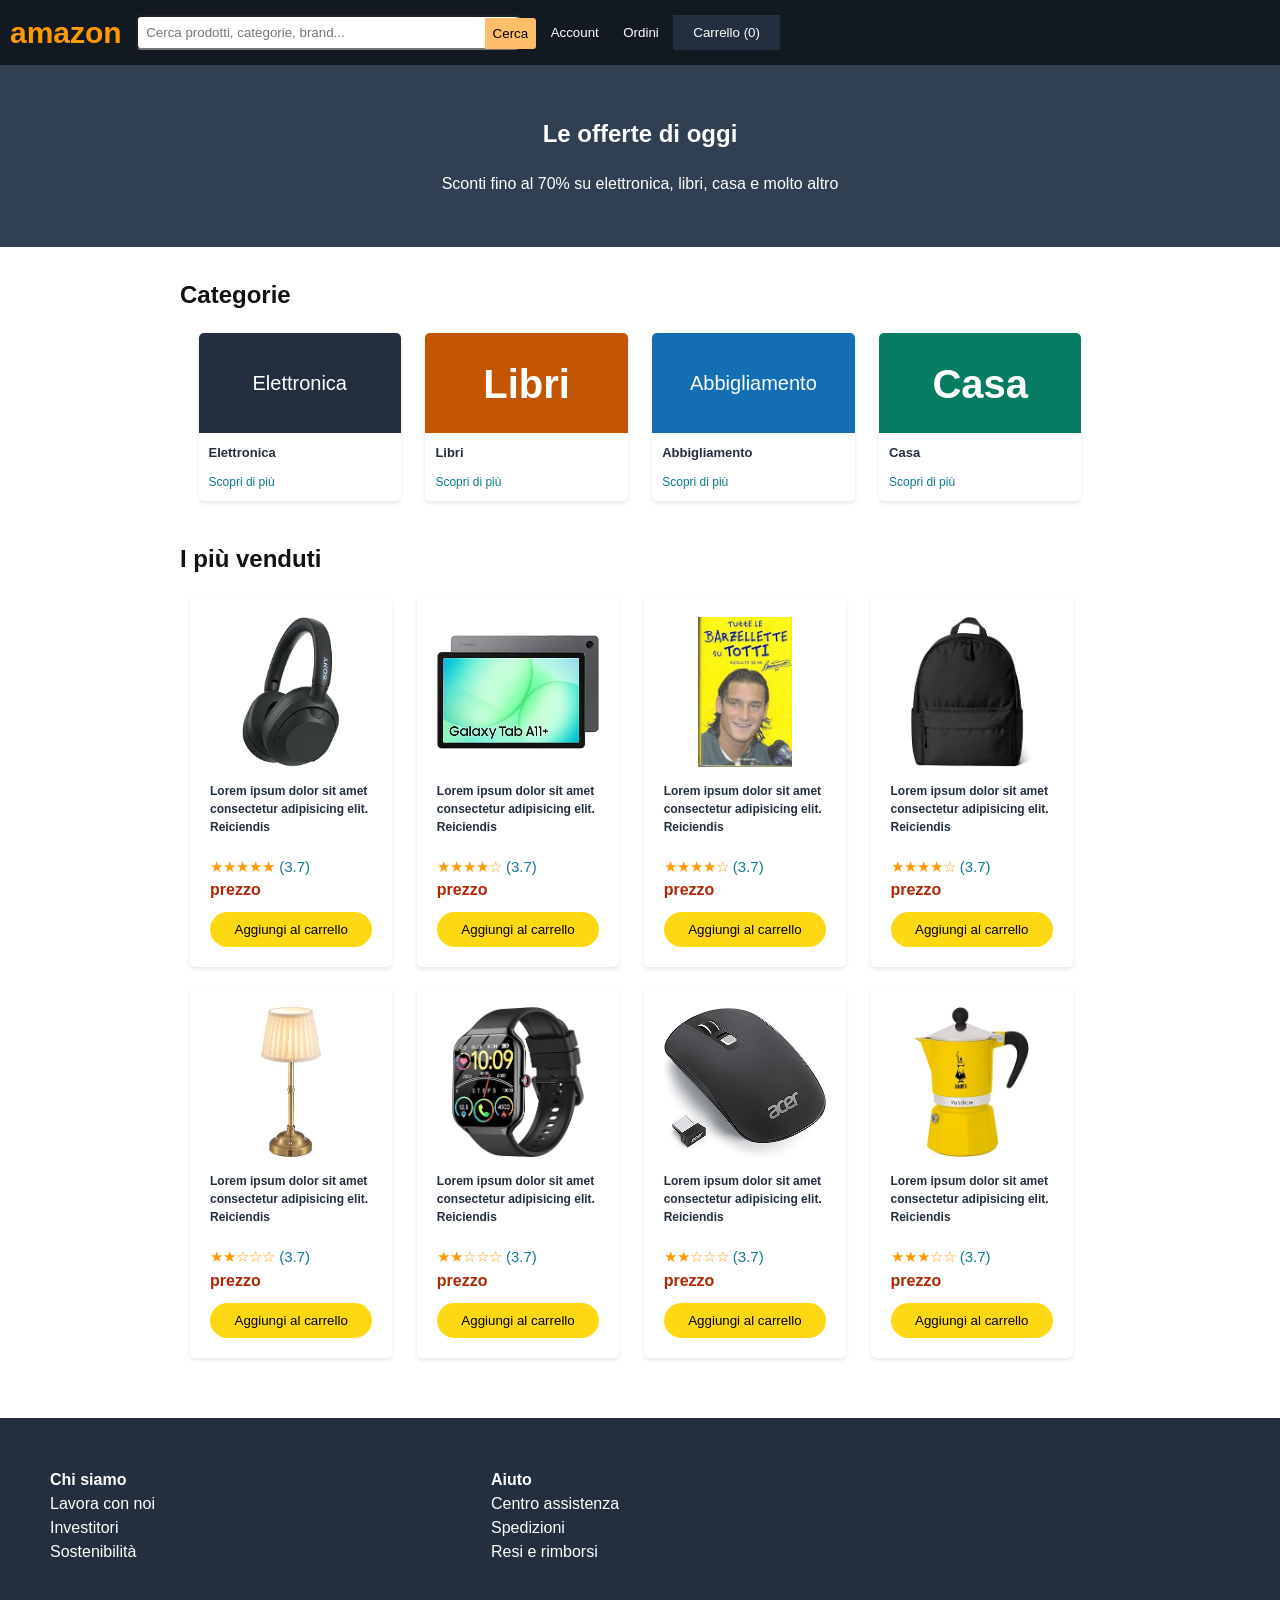
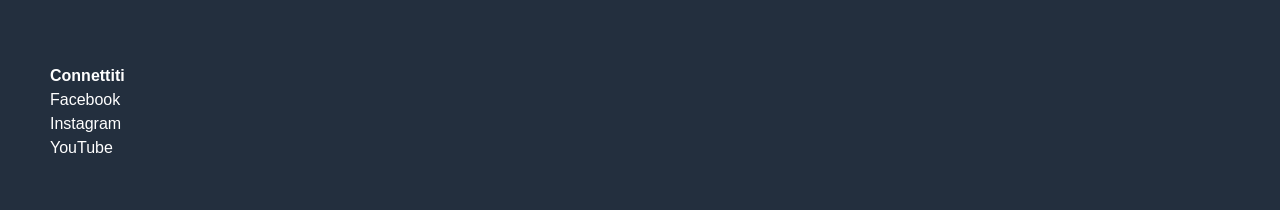
==== index.html @ 3792302f "sito da completare" ====
<!doctype html>
<html lang="it">
  <head>
    <meta charset="UTF-8" />
    <meta name="viewport" content="width=device-width, initial-scale=1.0" />
    <title>Amazon Homepage — Week Project</title>
    <link rel="stylesheet" href="assets/css/style.css" />
    <script type="module" src="assets/js/script.js"></script>
  </head>
  <body>
    <header>
      <!-- Logo, barra di ricerca, link Account / Ordini / Carrello -->
      <div class="nav-bar">
        <div class="logo">
          <a href="#index.html">amazon</a>
        </div>
        <input
          type="text"
          name="search"
          id="search"
          placeholder="Cerca prodotti, categorie, brand..."
        />
        <button class="search-btn" type="button">Cerca</button>
        <div class="nav-buttons">
          <button type="button">
            <a href="javascript:void(0)">Account</a>
          </button>
          <button type="button"><a href="javascript:void(0)">Ordini</a></button>
          <button type="button" class="cart">
            <a href="javascript:void(0)">Carrello (0)</a>
          </button>
        </div>
      </div>
    </header>

    <main>
      <section class="hero">
        <h1>Le offerte di oggi</h1>
        <p>Sconti fino al 70% su elettronica, libri, casa e molto altro</p>
      </section>

      <section class="categorie">
        <h2>Categorie</h2>
        <div class="card-categories">
          <div class="etn">
            <div class="title">Elettronica</div>
            <b>Elettronica</b>
            <a href="javascript:void(0)">Scopri di più</a>
          </div>
        </div>

        <div class="card-categories">
          <div class="book">
            <div class="title">Libri</div>
            <b>Libri</b>
            <a href="javascript:void(0)">Scopri di più</a>
          </div>
        </div>

        <div class="card-categories">
          <div class="outfit">
            <div class="title">Abbigliamento</div>
            <b>Abbigliamento</b>
            <a href="javascript:void(0)">Scopri di più</a>
          </div>
        </div>

        <div class="card-categories">
          <div class="house">
            <div class="title">Casa</div>
            <b>Casa</b>
            <a href="javascript:void(0)">Scopri di più</a>
          </div>
        </div>
      </section>

      <section class="prodotti">
        <!-- Griglia prodotti (Versione Base: HTML statico; Intermedia/Avanzata: generata da JS) -->
        <h2>I più venduti</h2>
        <div class="card-products">
          <div class="prod-img">
            <img src="assets/img/cuffie.jpg" alt="cosa" />
          </div>
          <p class="description">
            Lorem ipsum dolor sit amet consectetur adipisicing elit. Reiciendis
          </p>
          <div class="rating">
            <span class="stars">★★★★★</span> <span class="medium">(3.7)</span>
          </div>
          <div class="price">prezzo</div>
          <button type="button" class="add-cart">Aggiungi al carrello</button>
        </div>
        <div class="card-products">
          <div class="prod-img">
            <img src="assets/img/tablet.jpg" alt="cosa" />
          </div>
          <p class="description">
            Lorem ipsum dolor sit amet consectetur adipisicing elit. Reiciendis
          </p>
          <div class="rating">
            <span class="stars">★★★★☆</span> <span class="medium">(3.7)</span>
          </div>
          <div class="price">prezzo</div>
          <button type="button" class="add-cart">Aggiungi al carrello</button>
        </div>
        <div class="card-products">
          <div class="prod-img">
            <img src="assets/img/libro.jpg" alt="cosa" />
          </div>
          <p class="description">
            Lorem ipsum dolor sit amet consectetur adipisicing elit. Reiciendis
          </p>
          <div class="rating">
            <span class="stars">★★★★☆</span> <span class="medium">(3.7)</span>
          </div>
          <div class="price">prezzo</div>
          <button type="button" class="add-cart">Aggiungi al carrello</button>
        </div>
        <div class="card-products">
          <div class="prod-img">
            <img src="assets/img/zaino.jpg" alt="cosa" />
          </div>
          <p class="description">
            Lorem ipsum dolor sit amet consectetur adipisicing elit. Reiciendis
          </p>
          <div class="rating">
            <span class="stars">★★★★☆</span> <span class="medium">(3.7)</span>
          </div>
          <div class="price">prezzo</div>
          <button type="button" class="add-cart">Aggiungi al carrello</button>
        </div>
        <div class="card-products">
          <div class="prod-img">
            <img src="assets/img/lampada.jpg" alt="cosa" />
          </div>
          <p class="description">
            Lorem ipsum dolor sit amet consectetur adipisicing elit. Reiciendis
          </p>
          <div class="rating">
            <span class="stars">★★☆☆☆</span> <span class="medium">(3.7)</span>
          </div>
          <div class="price">prezzo</div>
          <button type="button" class="add-cart">Aggiungi al carrello</button>
        </div>
        <div class="card-products">
          <div class="prod-img">
            <img src="assets/img/smartwatch.jpg" alt="cosa" />
          </div>
          <p class="description">
            Lorem ipsum dolor sit amet consectetur adipisicing elit. Reiciendis
          </p>
          <div class="rating">
            <span class="stars">★★☆☆☆</span> <span class="medium">(3.7)</span>
          </div>
          <div class="price">prezzo</div>
          <button type="button" class="add-cart">Aggiungi al carrello</button>
        </div>
        <div class="card-products">
          <div class="prod-img">
            <img src="assets/img/mouse.jpg" alt="cosa" />
          </div>
          <p class="description">
            Lorem ipsum dolor sit amet consectetur adipisicing elit. Reiciendis
          </p>
          <div class="rating">
            <span class="stars">★★☆☆☆</span> <span class="medium">(3.7)</span>
          </div>
          <div class="price">prezzo</div>
          <button type="button" class="add-cart">Aggiungi al carrello</button>
        </div>
        <div class="card-products">
          <div class="prod-img">
            <img src="assets/img/caffettiera.jpg" alt="cosa" />
          </div>
          <p class="description">
            Lorem ipsum dolor sit amet consectetur adipisicing elit. Reiciendis
          </p>
          <div class="rating">
            <span class="stars">★★★☆☆</span> <span class="medium">(3.7)</span>
          </div>
          <div class="price">prezzo</div>
          <button type="button" class="add-cart">Aggiungi al carrello</button>
        </div>
      </section>
    </main>

    <footer>
      <div class="us">
        <b>Chi siamo</b>
        <ul>
          <li><a href="javascript:void(0)">Lavora con noi</a></li>
          <li><a href="javascript:void(0)">Investitori</a></li>
          <li><a href="javascript:void(0)">Sostenibilità</a></li>
        </ul>
      </div>

      <div class="help">
        <b>Aiuto</b>
        <ul>
          <li><a href="javascript:void(0)">Centro assistenza</a></li>
          <li><a href="javascript:void(0)">Spedizioni</a></li>
          <li><a href="javascript:void(0)">Resi e rimborsi</a></li>
        </ul>
      </div>

      <div class="connect">
        <b>Connettiti</b>
        <ul>
          <li><a href="javascript:void(0)">Facebook</a></li>
          <li><a href="javascript:void(0)">Instagram</a></li>
          <li><a href="javascript:void(0)">YouTube</a></li>
        </ul>
      </div>
    </footer>
  </body>
</html>
---- assets/css/style.css ----
/* CSS reset minimo */
* {
  margin: 0;
  padding: 0;
  box-sizing: border-box;
}

body {
  font-family:
    -apple-system, BlinkMacSystemFont, "Segoe UI", Roboto, Helvetica, Arial,
    sans-serif;
  line-height: 1.5;
  color: #111;
  background: #fff;
}

a {
  color: inherit;
  text-decoration: none;
}

button {
  font-family: inherit;
  cursor: pointer;
  border: none;
  background: none;
}

main > :not(.hero) {
  max-width: 920px;
  margin-inline: auto;
}

h2 {
  padding-top: 30px;
  padding-bottom: 10px;
  text-align: left;
}

/* Scrivi qui sotto i tuoi stili */

/* NAVBAR */

.nav-bar > * {
  display: inline-block;
  vertical-align: middle;
}

.nav-bar {
  background-color: #131921;
}

.logo {
  padding: 10px;
  color: #ff9900;
  font-weight: bold;
  font-size: 30px;
}

input {
  width: 30%;
  padding: 8px;
  border-radius: 5px;
}

.search-btn {
  margin-left: -40px;
  background-color: #febd69;
  margin-top: 2px;
  padding: 8px;
  border-radius: 0 3px 3px 0;
}

.nav-buttons a {
  padding: 10px;
  color: white;
}

.nav-buttons .cart {
  background-color: #232f3e;
  padding: 10px;
}

.nav-buttons .cart a:hover {
  text-decoration: underline;
}

/* END */

/* HERO */

.hero {
  width: 100%;
  padding: 4%;
  text-align: center;
  color: white;
  background-color: #303f51;
}

.hero h1 {
  padding-bottom: 20px;
}

/* END */

/* CATEGORIE */

.categorie {
  text-align: center;
}

.card-categories {
  position: relative;
  color: #232f3e;
  margin: 10px;
  display: inline-block;
  width: 22%;
  box-shadow: 0 2px 4px rgba(0, 0, 0, 0.1);
  border-radius: 5px;
}

.card-categories:hover {
  top: -5px;
}

.card-categories b {
  padding: 10px;
  display: block;
  text-align: left;
  font-size: 13px;
}

.card-categories a {
  color: #0d788b;
  padding-left: 10px;
  display: block;
  text-align: left;
  font-size: 12px;
  padding-bottom: 10px;
}

.title {
  height: 100px;
  font-size: 20px;
  padding-top: 17%;
  text-align: center;
  border-radius: 5px 5px 0 0;
  color: white;
}

.etn .title {
  background-color: #232f3e;
}

.book .title {
  background-color: #c45500;
}

.outfit .title {
  background-color: #146eb4;
}

.house .title {
  background-color: #067d62;
}

.categorie .card-categories:nth-of-type(even) .title {
  font-weight: bold;
  font-size: 40px;
  padding-top: 10%;
}

/* END */

/* + VENDUTI */

.card-products {
  color: #232f3e;
  margin: 10px;
  padding: 20px;
  display: inline-block;
  width: 22%;
  box-shadow: 0 2px 4px rgba(0, 0, 0, 0.1);
  border-radius: 5px;
}

.rating {
  padding-top: 20px;
  font-size: 15px;
}

.rating .stars {
  color: #ff9900;
}

.rating .medium {
  color: #167d90;
}

.description {
  padding-top: 15px;
  font-size: 12px;
  font-weight: bold;
}

.prod-img {
  width: 100%;
  height: 150px;
}

.prod-img img {
  width: 100%;
  height: 100%;
  object-fit: contain;
}

.price {
  color: #b12704;
  font-weight: bold;
  padding-bottom: 10px;
}

.add-cart {
  width: 100%;
  padding: 10px;
  border-radius: 20px;
  text-align: center;
  background-color: #ffd814;
}

.add-cart:hover {
  background-color: #f7ca00;
}

/* END */

/* FOOTER */

footer {
  margin-top: 50px;
  color: white;
  text-align: left;
  background-color: #232f3e;
}

footer div {
  padding: 50px;
  padding-right: 22%;
  display: inline-block;
}

footer ul {
  list-style: none;
}
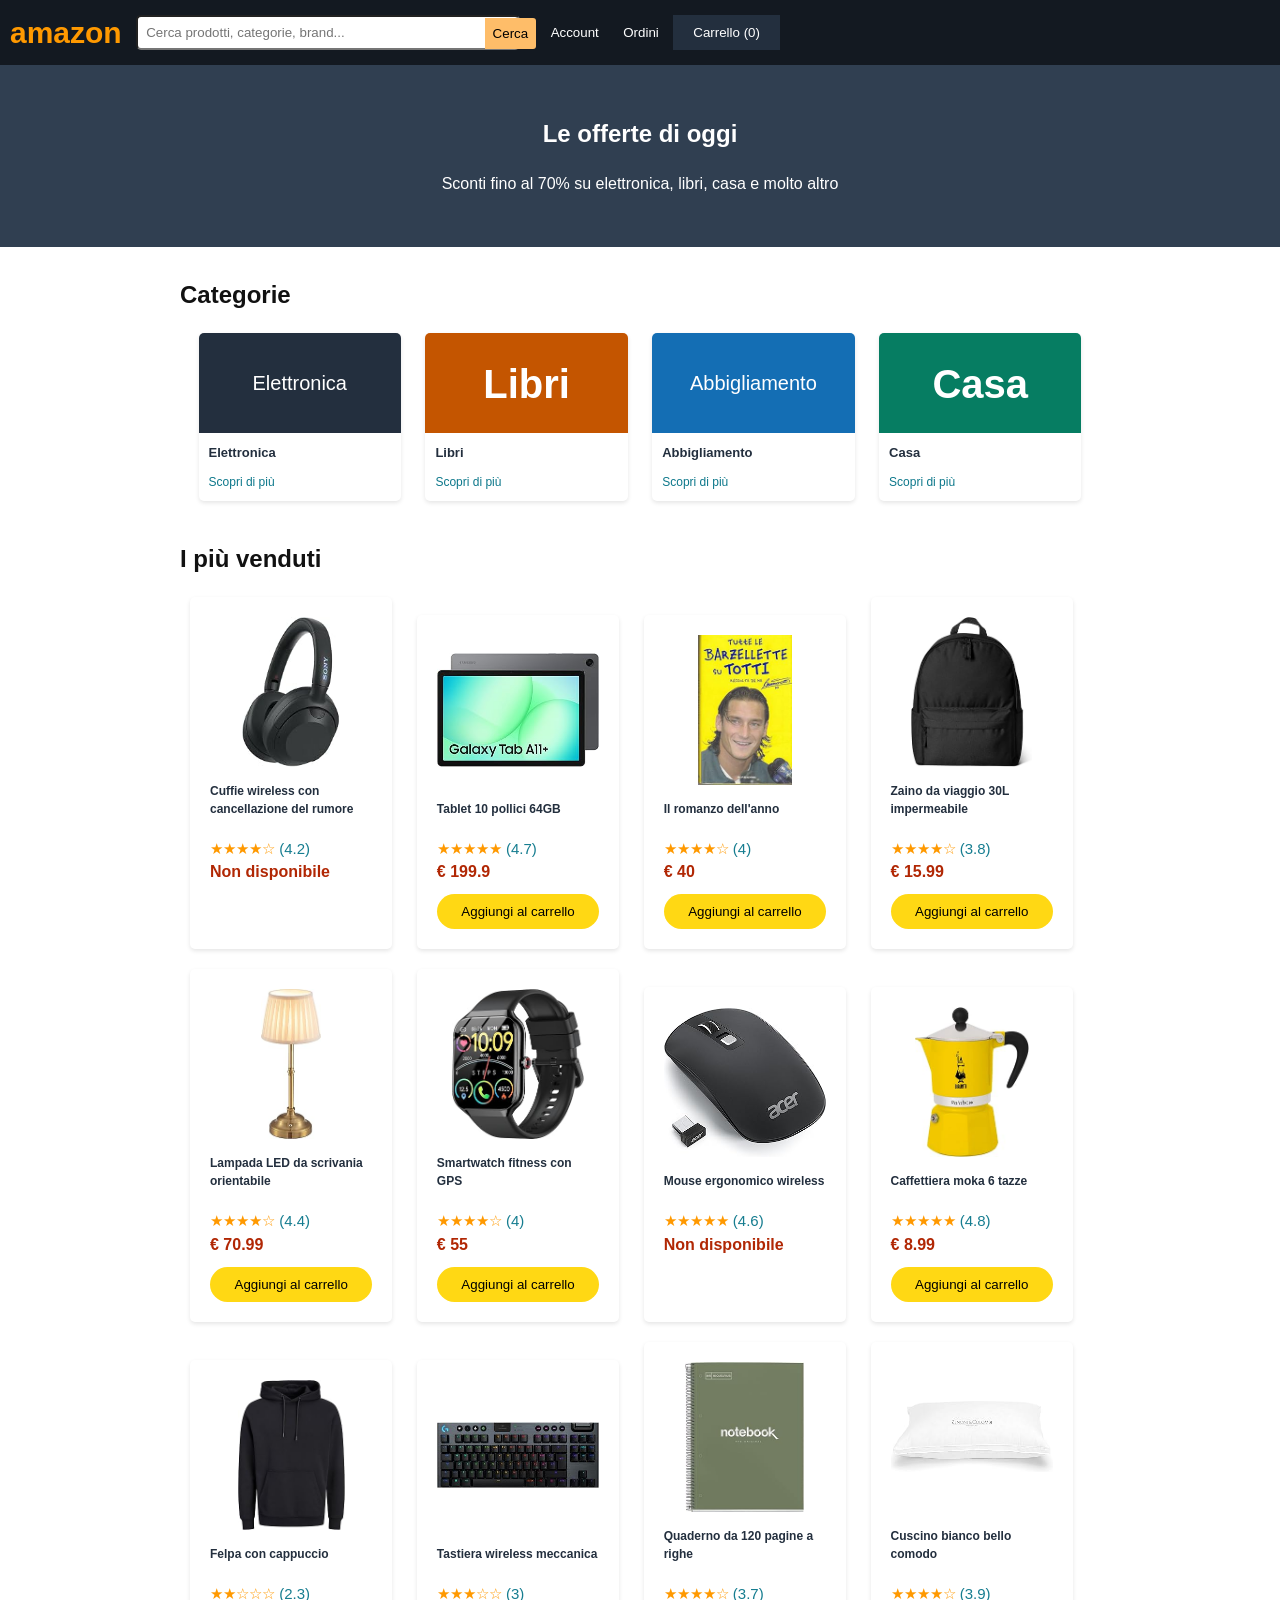
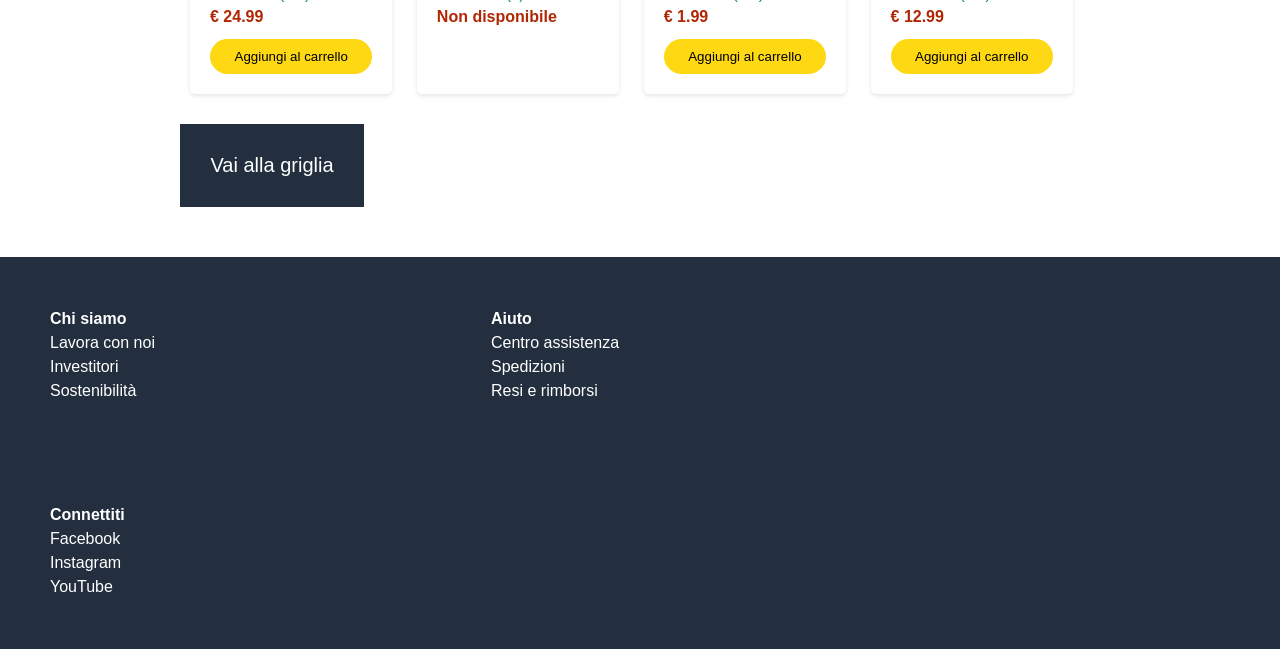
==== commit a7bde092: "progetto completo js extra da fare" ====
--- a/index.html
+++ b/index.html
@@ -6,13 +6,14 @@
     <title>Amazon Homepage — Week Project</title>
     <link rel="stylesheet" href="assets/css/style.css" />
     <script type="module" src="assets/js/script.js"></script>
+    <!-- <script type="module" src="assets/js/esercizi.js"></script> -->
   </head>
   <body>
     <header>
       <!-- Logo, barra di ricerca, link Account / Ordini / Carrello -->
       <div class="nav-bar">
         <div class="logo">
-          <a href="#index.html">amazon</a>
+          <a href="index.html">amazon</a>
         </div>
         <input
           type="text"
@@ -33,12 +34,12 @@
       </div>
     </header>
 
+    <section class="hero">
+      <h1>Le offerte di oggi</h1>
+      <p>Sconti fino al 70% su elettronica, libri, casa e molto altro</p>
+    </section>
+
     <main>
-      <section class="hero">
-        <h1>Le offerte di oggi</h1>
-        <p>Sconti fino al 70% su elettronica, libri, casa e molto altro</p>
-      </section>
-
       <section class="categorie">
         <h2>Categorie</h2>
         <div class="card-categories">
@@ -77,111 +78,11 @@
       <section class="prodotti">
         <!-- Griglia prodotti (Versione Base: HTML statico; Intermedia/Avanzata: generata da JS) -->
         <h2>I più venduti</h2>
-        <div class="card-products">
-          <div class="prod-img">
-            <img src="assets/img/cuffie.jpg" alt="cosa" />
-          </div>
-          <p class="description">
-            Lorem ipsum dolor sit amet consectetur adipisicing elit. Reiciendis
-          </p>
-          <div class="rating">
-            <span class="stars">★★★★★</span> <span class="medium">(3.7)</span>
-          </div>
-          <div class="price">prezzo</div>
-          <button type="button" class="add-cart">Aggiungi al carrello</button>
-        </div>
-        <div class="card-products">
-          <div class="prod-img">
-            <img src="assets/img/tablet.jpg" alt="cosa" />
-          </div>
-          <p class="description">
-            Lorem ipsum dolor sit amet consectetur adipisicing elit. Reiciendis
-          </p>
-          <div class="rating">
-            <span class="stars">★★★★☆</span> <span class="medium">(3.7)</span>
-          </div>
-          <div class="price">prezzo</div>
-          <button type="button" class="add-cart">Aggiungi al carrello</button>
-        </div>
-        <div class="card-products">
-          <div class="prod-img">
-            <img src="assets/img/libro.jpg" alt="cosa" />
-          </div>
-          <p class="description">
-            Lorem ipsum dolor sit amet consectetur adipisicing elit. Reiciendis
-          </p>
-          <div class="rating">
-            <span class="stars">★★★★☆</span> <span class="medium">(3.7)</span>
-          </div>
-          <div class="price">prezzo</div>
-          <button type="button" class="add-cart">Aggiungi al carrello</button>
-        </div>
-        <div class="card-products">
-          <div class="prod-img">
-            <img src="assets/img/zaino.jpg" alt="cosa" />
-          </div>
-          <p class="description">
-            Lorem ipsum dolor sit amet consectetur adipisicing elit. Reiciendis
-          </p>
-          <div class="rating">
-            <span class="stars">★★★★☆</span> <span class="medium">(3.7)</span>
-          </div>
-          <div class="price">prezzo</div>
-          <button type="button" class="add-cart">Aggiungi al carrello</button>
-        </div>
-        <div class="card-products">
-          <div class="prod-img">
-            <img src="assets/img/lampada.jpg" alt="cosa" />
-          </div>
-          <p class="description">
-            Lorem ipsum dolor sit amet consectetur adipisicing elit. Reiciendis
-          </p>
-          <div class="rating">
-            <span class="stars">★★☆☆☆</span> <span class="medium">(3.7)</span>
-          </div>
-          <div class="price">prezzo</div>
-          <button type="button" class="add-cart">Aggiungi al carrello</button>
-        </div>
-        <div class="card-products">
-          <div class="prod-img">
-            <img src="assets/img/smartwatch.jpg" alt="cosa" />
-          </div>
-          <p class="description">
-            Lorem ipsum dolor sit amet consectetur adipisicing elit. Reiciendis
-          </p>
-          <div class="rating">
-            <span class="stars">★★☆☆☆</span> <span class="medium">(3.7)</span>
-          </div>
-          <div class="price">prezzo</div>
-          <button type="button" class="add-cart">Aggiungi al carrello</button>
-        </div>
-        <div class="card-products">
-          <div class="prod-img">
-            <img src="assets/img/mouse.jpg" alt="cosa" />
-          </div>
-          <p class="description">
-            Lorem ipsum dolor sit amet consectetur adipisicing elit. Reiciendis
-          </p>
-          <div class="rating">
-            <span class="stars">★★☆☆☆</span> <span class="medium">(3.7)</span>
-          </div>
-          <div class="price">prezzo</div>
-          <button type="button" class="add-cart">Aggiungi al carrello</button>
-        </div>
-        <div class="card-products">
-          <div class="prod-img">
-            <img src="assets/img/caffettiera.jpg" alt="cosa" />
-          </div>
-          <p class="description">
-            Lorem ipsum dolor sit amet consectetur adipisicing elit. Reiciendis
-          </p>
-          <div class="rating">
-            <span class="stars">★★★☆☆</span> <span class="medium">(3.7)</span>
-          </div>
-          <div class="price">prezzo</div>
-          <button type="button" class="add-cart">Aggiungi al carrello</button>
-        </div>
+        <div class="products-card"></div>
       </section>
+      <a href="griglia.html"
+        ><button type="button" class="btn-next">Vai alla griglia</button></a
+      >
     </main>
 
     <footer>
--- a/assets/css/style.css
+++ b/assets/css/style.css
@@ -26,7 +26,7 @@
   background: none;
 }
 
-main > :not(.hero) {
+main {
   max-width: 920px;
   margin-inline: auto;
 }
@@ -35,6 +35,12 @@
   padding-top: 30px;
   padding-bottom: 10px;
   text-align: left;
+}
+
+header {
+  position: sticky;
+  top: 0;
+  z-index: 1000;
 }
 
 /* Scrivi qui sotto i tuoi stili */
@@ -234,6 +240,21 @@
 
 /* END */
 
+/* BUTTON GRIGLIA - HOME */
+.btn-next {
+  margin-top: 20px;
+  padding: 30px;
+  width: 20%;
+  text-align: center;
+  background-color: #232f3e;
+  color: white;
+  font-size: 20px;
+}
+
+.btn-next:hover {
+  text-decoration: underline;
+}
+
 /* FOOTER */
 
 footer {
@@ -252,3 +273,42 @@
 footer ul {
   list-style: none;
 }
+
+/* TABELLA */
+
+.table-products {
+  margin: 0 auto;
+  margin-top: 50px;
+  margin-bottom: 30px;
+  padding: 50px;
+}
+
+.table-products th {
+  padding: 12px;
+  background-color: #232f3e;
+  color: white;
+}
+
+.table-products td {
+  padding: 10px;
+  border-bottom: 1px solid #ddd;
+}
+
+.table-products tbody tr:hover {
+  background-color: #ffd814;
+}
+
+.btn-home {
+  display: block;
+  margin: 0 auto;
+  padding: 30px;
+  width: 20%;
+  text-align: center;
+  background-color: #232f3e;
+  color: white;
+  font-size: 20px;
+}
+
+.btn-home:hover {
+  text-decoration: underline;
+}
